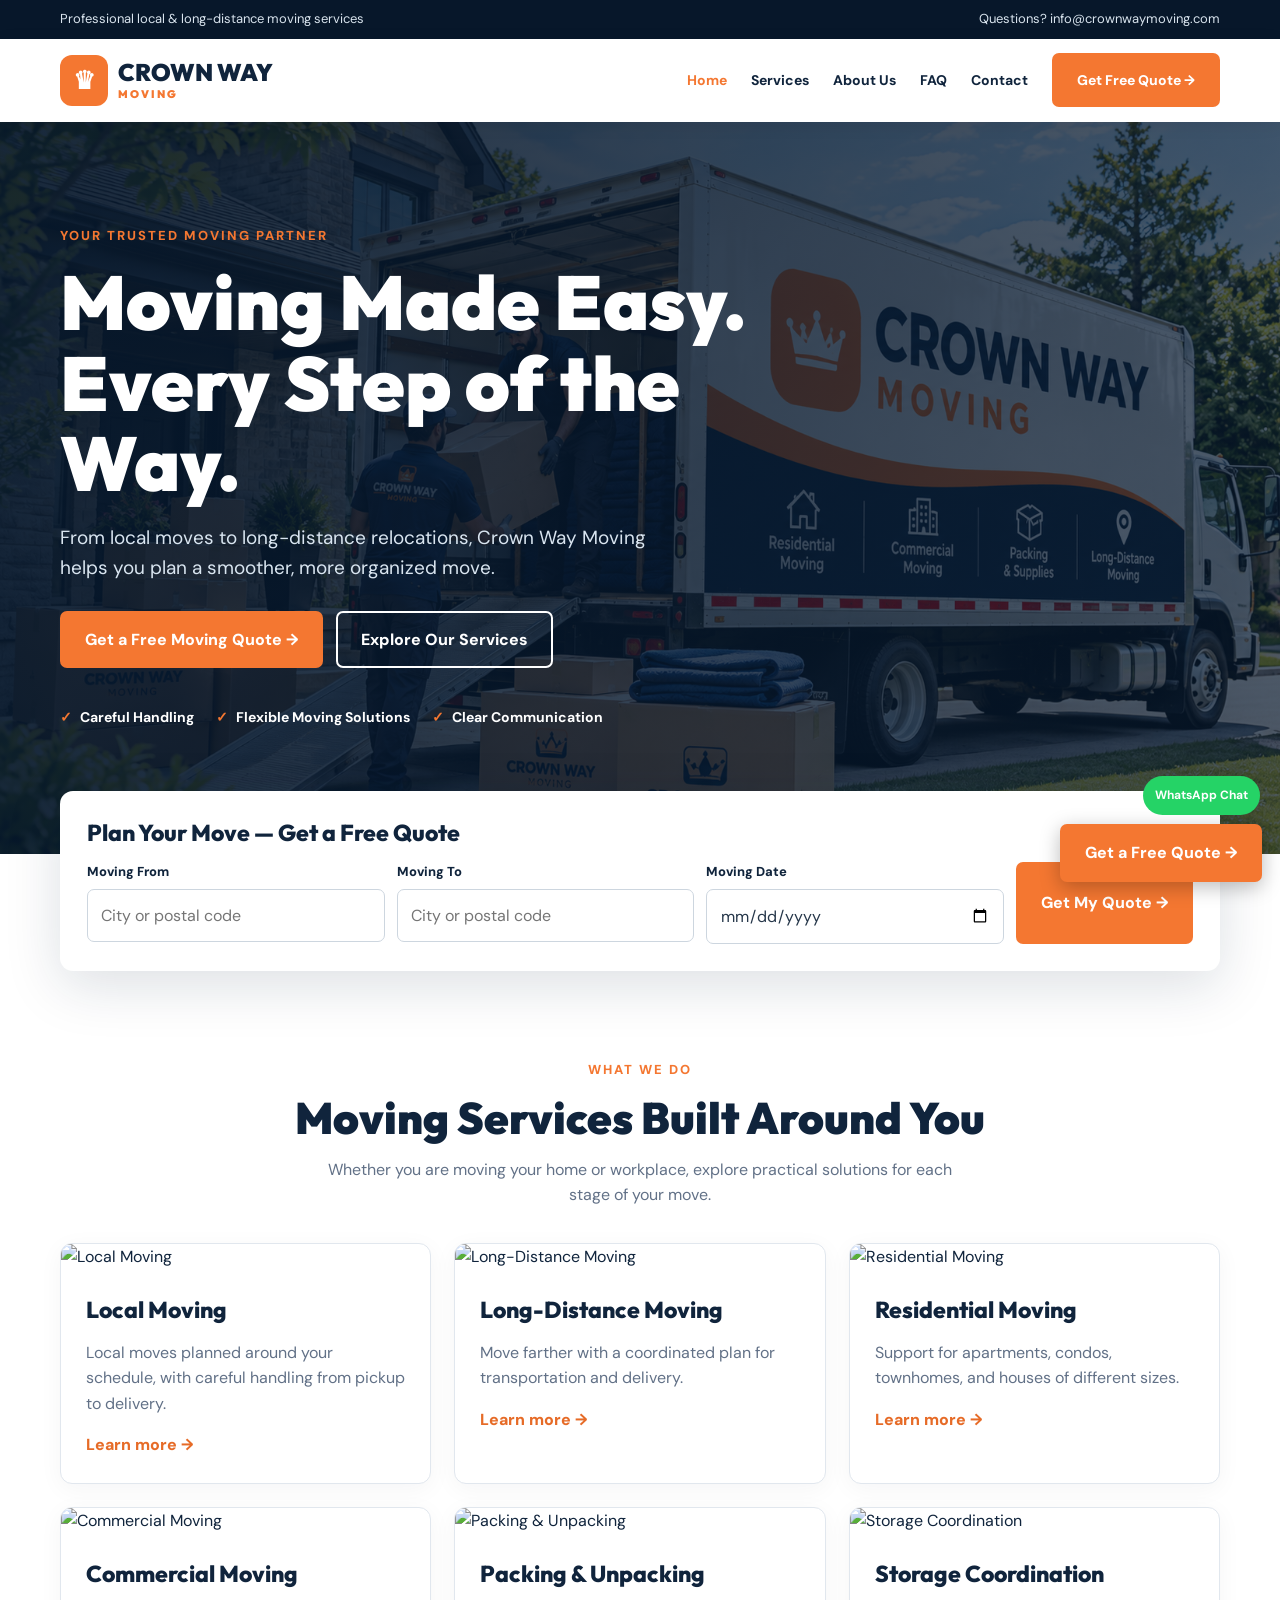
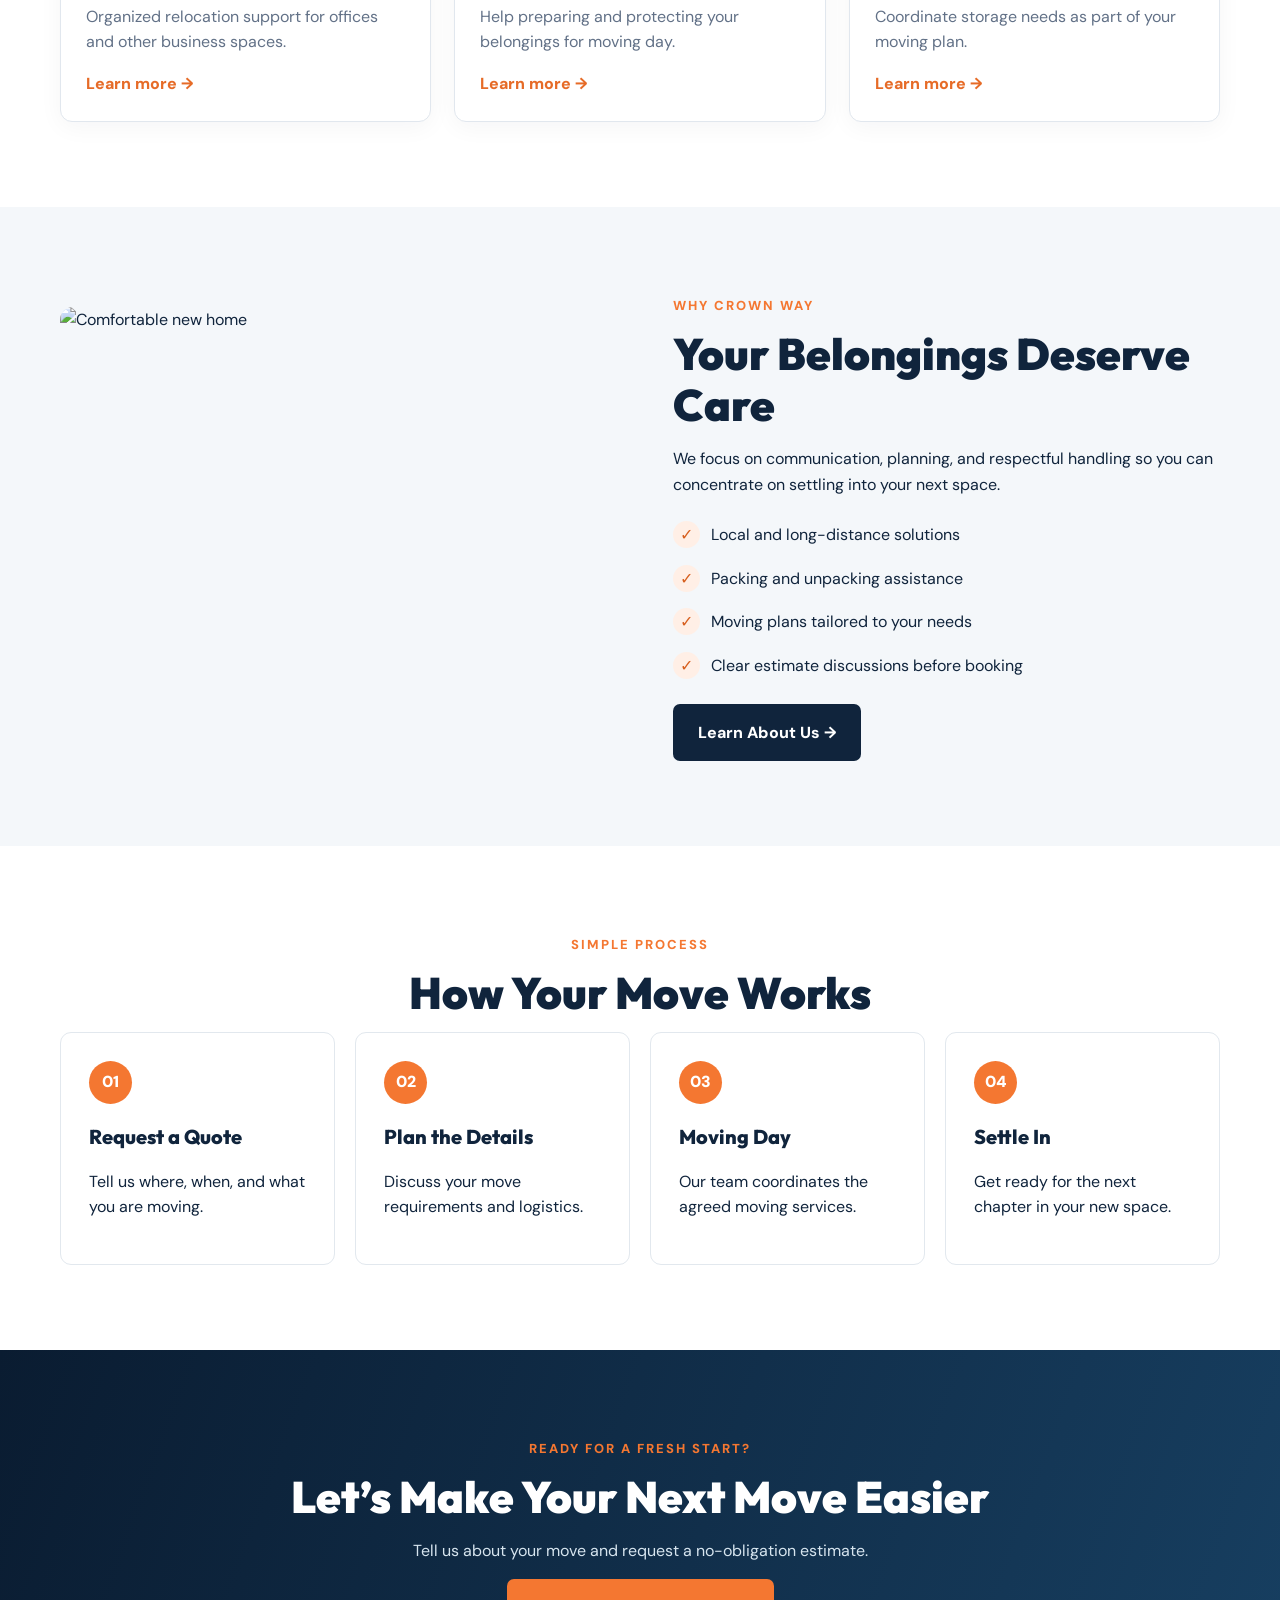
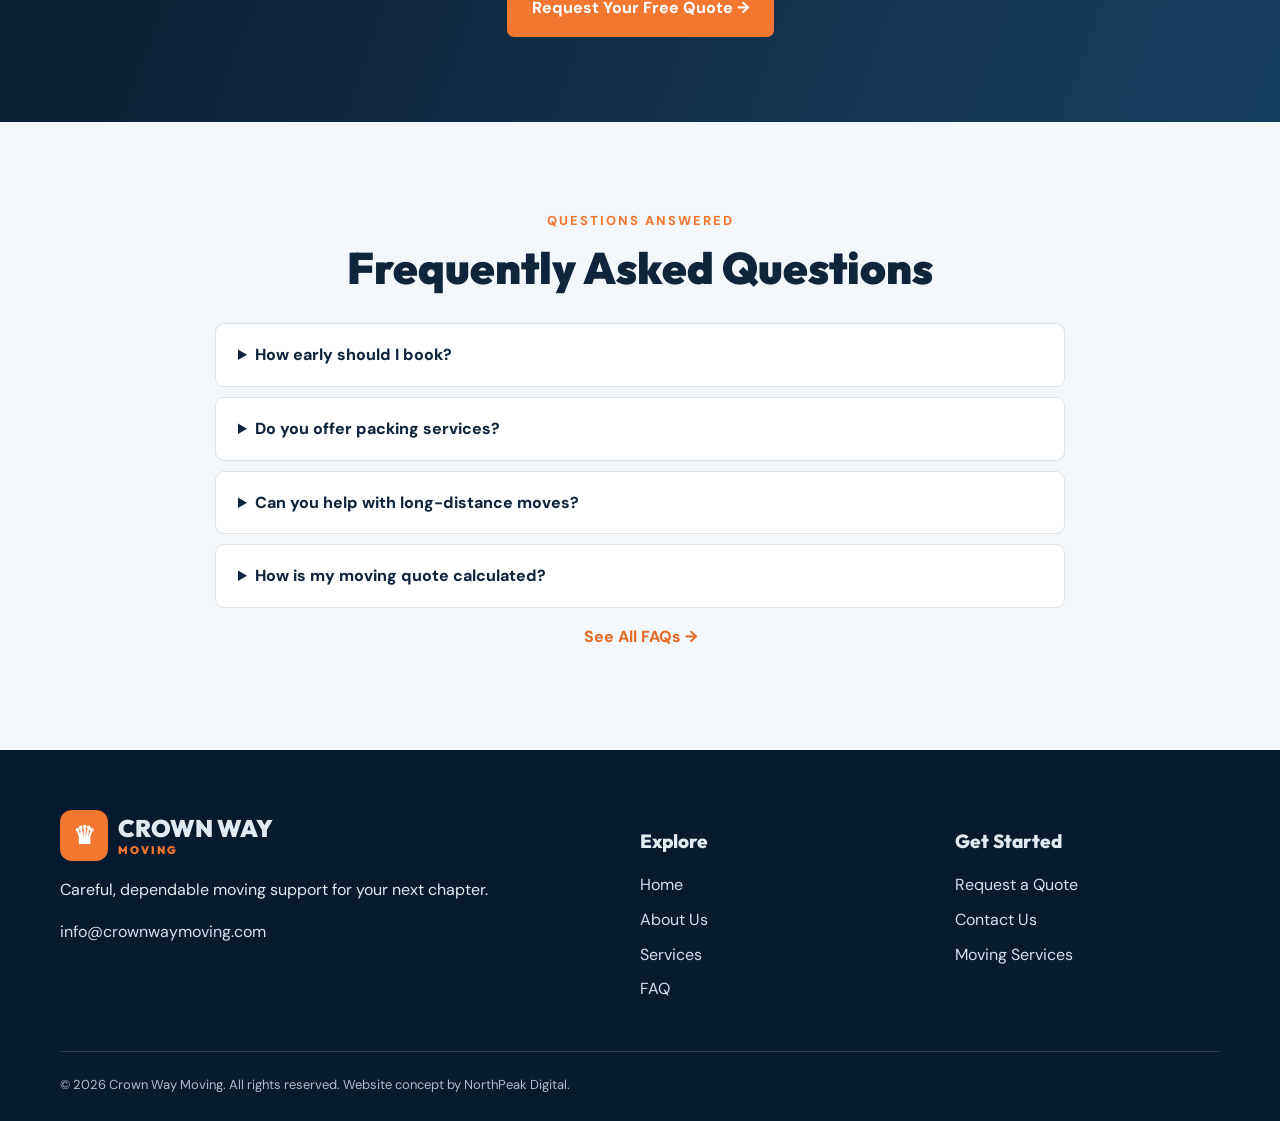
==== index.html @ 84dcde04 "Add files via upload" ====
<!doctype html><html lang="en"><head><meta charset="utf-8"><meta name="viewport" content="width=device-width,initial-scale=1"><meta name="description" content="Crown Way Moving offers local moves, long-distance moving, packing and storage coordination. Request a free moving quote."><title>Crown Way Moving</title><link rel="stylesheet" href="styles.css"></head><body><div class="top"><div class="wrap"><span>Professional local & long-distance moving services</span><span>Questions? <a href="mailto:info@crownwaymoving.com">info@crownwaymoving.com</a></span></div></div><header class="nav"><div class="wrap navin"><a class="logo" href="index.html"><div class="mark">♛</div><div>CROWN WAY<span>MOVING</span></div></a><button class="menu" id="menuBtn" aria-label="Open menu" aria-expanded="false">☰</button><nav class="links" id="navLinks"><a class="active" href="index.html">Home</a><a class="" href="services.html">Services</a><a class="" href="about.html">About Us</a><a class="" href="faq.html">FAQ</a><a class="" href="contact.html">Contact</a><a class="btn orange" href="quote.html">Get Free Quote →</a></nav></div></header><div class="hero"><div class="wrap"><span class="eyebrow">Your Trusted Moving Partner</span><h1>Moving Made Easy.<br>Every Step of the Way.</h1><p>From local moves to long-distance relocations, Crown Way Moving helps you plan a smoother, more organized move.</p><div class="hero-actions"><a class="btn orange" href="quote.html">Get a Free Moving Quote →</a><a class="btn outline" href="services.html">Explore Our Services</a></div><div class="hero-mini"><span>Careful Handling</span><span>Flexible Moving Solutions</span><span>Clear Communication</span></div></div></div><div class="wrap quote-strip"><h3>Plan Your Move — Get a Free Quote</h3><form class="quick" id="quickForm"><div class="field"><label for="from">Moving From</label><input id="from" name="moving_from" placeholder="City or postal code" required></div><div class="field"><label for="to">Moving To</label><input id="to" name="moving_to" placeholder="City or postal code" required></div><div class="field"><label for="date">Moving Date</label><input id="date" type="date" name="moving_date" required></div><button class="btn orange" type="submit">Get My Quote →</button></form></div><section><div class="wrap"><div class="center"><span class="eyebrow">What We Do</span><h2 class="section-title">Moving Services Built Around You</h2><p class="intro">Whether you are moving your home or workplace, explore practical solutions for each stage of your move.</p></div><div class="cards"><article class="card"><img loading="lazy" src="https://images.unsplash.com/photo-1600585154340-be6161a56a0c?auto=format&fit=crop&w=800&q=80" alt="Local Moving"><div class="cardbody"><h3>Local Moving</h3><p>Local moves planned around your schedule, with careful handling from pickup to delivery.</p><a class="textlink" href="services.html#local-moving">Learn more →</a></div></article><article class="card"><img loading="lazy" src="https://images.unsplash.com/photo-1500534623283-312aade485b7?auto=format&fit=crop&w=800&q=80" alt="Long-Distance Moving"><div class="cardbody"><h3>Long-Distance Moving</h3><p>Move farther with a coordinated plan for transportation and delivery.</p><a class="textlink" href="services.html#long-distance-moving">Learn more →</a></div></article><article class="card"><img loading="lazy" src="https://images.unsplash.com/photo-1600607687920-4e2a09cf159d?auto=format&fit=crop&w=800&q=80" alt="Residential Moving"><div class="cardbody"><h3>Residential Moving</h3><p>Support for apartments, condos, townhomes, and houses of different sizes.</p><a class="textlink" href="services.html#residential-moving">Learn more →</a></div></article><article class="card"><img loading="lazy" src="https://images.unsplash.com/photo-1497366754035-f200968a6e72?auto=format&fit=crop&w=800&q=80" alt="Commercial Moving"><div class="cardbody"><h3>Commercial Moving</h3><p>Organized relocation support for offices and other business spaces.</p><a class="textlink" href="services.html#commercial-moving">Learn more →</a></div></article><article class="card"><img loading="lazy" src="https://images.unsplash.com/photo-1607082348824-0a96f2a4b9da?auto=format&fit=crop&w=800&q=80" alt="Packing & Unpacking"><div class="cardbody"><h3>Packing & Unpacking</h3><p>Help preparing and protecting your belongings for moving day.</p><a class="textlink" href="services.html#packing-and-unpacking">Learn more →</a></div></article><article class="card"><img loading="lazy" src="https://images.unsplash.com/photo-1553413077-190dd305871c?auto=format&fit=crop&w=800&q=80" alt="Storage Coordination"><div class="cardbody"><h3>Storage Coordination</h3><p>Coordinate storage needs as part of your moving plan.</p><a class="textlink" href="services.html#storage-coordination">Learn more →</a></div></article></div></div></section><section class="pale"><div class="wrap split"><img loading="lazy" src="https://images.unsplash.com/photo-1600607687939-ce8a6c25118c?auto=format&fit=crop&w=1000&q=80" alt="Comfortable new home"><div><span class="eyebrow">Why Crown Way</span><h2 class="section-title">Your Belongings Deserve Care</h2><p>We focus on communication, planning, and respectful handling so you can concentrate on settling into your next space.</p><ul class="checks"><li>Local and long-distance solutions</li><li>Packing and unpacking assistance</li><li>Moving plans tailored to your needs</li><li>Clear estimate discussions before booking</li></ul><a class="btn darkbtn" href="about.html">Learn About Us →</a></div></div></section><section><div class="wrap"><div class="center"><span class="eyebrow">Simple Process</span><h2 class="section-title">How Your Move Works</h2></div><div class="steps"><div class="step"><span class="num">01</span><h3>Request a Quote</h3><p>Tell us where, when, and what you are moving.</p></div><div class="step"><span class="num">02</span><h3>Plan the Details</h3><p>Discuss your move requirements and logistics.</p></div><div class="step"><span class="num">03</span><h3>Moving Day</h3><p>Our team coordinates the agreed moving services.</p></div><div class="step"><span class="num">04</span><h3>Settle In</h3><p>Get ready for the next chapter in your new space.</p></div></div></div></section><section class="cta"><div class="wrap"><span class="eyebrow">Ready for a Fresh Start?</span><h2 class="section-title">Let’s Make Your Next Move Easier</h2><p>Tell us about your move and request a no-obligation estimate.</p><a class="btn orange" href="quote.html">Request Your Free Quote →</a></div></section><section class="pale"><div class="wrap"><div class="center"><span class="eyebrow">Questions Answered</span><h2 class="section-title">Frequently Asked Questions</h2></div><div class="faq"><details><summary>How early should I book?</summary><p>Booking early gives you more flexibility. Contact us with your preferred moving date so we can discuss availability.</p></details><details><summary>Do you offer packing services?</summary><p>Yes. Ask about packing and unpacking assistance when requesting your estimate.</p></details><details><summary>Can you help with long-distance moves?</summary><p>Yes. Share your origin and destination so the team can discuss a suitable moving plan.</p></details><details><summary>How is my moving quote calculated?</summary><p>Quotes depend on factors such as distance, property size, access, packing requirements, and moving date.</p></details></div><p class="center"><a class="textlink" href="faq.html">See All FAQs →</a></p></div></section><footer class="footer"><div class="wrap"><div class="footgrid"><div><div class="logo"><div class="mark">♛</div><div>CROWN WAY<span>MOVING</span></div></div><p>Careful, dependable moving support for your next chapter.</p><a href="mailto:info@crownwaymoving.com">info@crownwaymoving.com</a></div><div><h3>Explore</h3><a href="index.html">Home</a><a href="about.html">About Us</a><a href="services.html">Services</a><a href="faq.html">FAQ</a></div><div><h3>Get Started</h3><a href="quote.html">Request a Quote</a><a href="contact.html">Contact Us</a><a href="services.html">Moving Services</a></div></div><div class="copyright">© 2026 Crown Way Moving. All rights reserved. Website concept by NorthPeak Digital.</div></div></footer><a class="btn orange floatquote" href="quote.html">Get a Free Quote →</a><script src="script.js"></script>

<a
  href="https://wa.me/16476298535?text=Hi%20Crown%20Way%20Moving%2C%20I%20would%20like%20a%20moving%20quote."
  target="_blank"
  rel="noopener noreferrer"
  style="position:fixed;bottom:85px;;right:20px;background:#25D366;color:white;padding:10px 12px;font-size:12px;border-radius:50px;font-weight:bold;text-decoration:none;z-index:9999;"
>
  WhatsApp Chat
</a>
</body></html>
---- styles.css ----
@import url("https://fonts.googleapis.com/css2?family=DM+Sans:wght@400;500;600;700;800&family=Outfit:wght@500;600;700;800;900&display=swap");
:root {
  --navy: #10243c;
  --deep: #07172a;
  --orange: #f47731;
  --muted: #627187;
  --light: #f4f7fa;
}
* {
  box-sizing: border-box;
}
html {
  scroll-behavior: smooth;
}
body {
  margin: 0;
  font-family:
    DM Sans,
    Arial,
    sans-serif;
  color: var(--navy);
  line-height: 1.6;
}
a {
  text-decoration: none;
  color: inherit;
}
button,
input,
select,
textarea {
  font: inherit;
}
button {
  cursor: pointer;
}
.wrap {
  width: min(1160px, 92%);
  margin: auto;
}
.top {
  background: var(--deep);
  color: #d9e4ee;
  font-size: 13px;
  padding: 9px 0;
}
.top .wrap {
  display: flex;
  justify-content: space-between;
  gap: 10px;
}
.nav {
  background: white;
  position: sticky;
  top: 0;
  z-index: 20;
  box-shadow: 0 3px 16px #00132613;
}
.navin {
  display: flex;
  align-items: center;
  justify-content: space-between;
  min-height: 83px;
  gap: 20px;
}
.logo {
  display: flex;
  align-items: center;
  gap: 10px;
  font-family: Outfit, sans-serif;
  font-size: 24px;
  font-weight: 900;
  line-height: 1;
}
.logo span {
  display: block;
  font-size: 11px;
  letter-spacing: 2px;
  color: var(--orange);
  margin-top: 5px;
}
.mark {
  background: var(--orange);
  color: white;
  border-radius: 12px;
  padding: 13px;
  font-size: 25px;
}
.links {
  display: flex;
  align-items: center;
  gap: 24px;
  font-weight: 700;
  font-size: 14px;
}
.links a:hover,
.active {
  color: var(--orange);
}
.btn {
  display: inline-flex;
  align-items: center;
  justify-content: center;
  gap: 8px;
  padding: 14px 23px;
  border-radius: 7px;
  border: 2px solid transparent;
  font-weight: 800;
  transition: 0.2s;
}
.btn:hover {
  transform: translateY(-2px);
}
.orange {
  background: var(--orange);
  color: #fff;
}
.outline {
  border-color: white;
  color: white;
}
.darkbtn {
  background: var(--navy);
  color: #fff;
}
.menu {
  display: none;
  border: 0;
  background: transparent;
  font-size: 28px;
}

.hero {
  position: relative;
  background:
    linear-gradient(90deg, #06182dec, #071a30b5),
   url("moving-hero.png")
      center/cover;
  color: white;
  padding: 100px 0 125px;
}

.hero h1 {
  font:
    900 clamp(42px, 6vw, 76px)/1.06 Outfit,
    sans-serif;
  max-width: 770px;
  margin: 15px 0;
}
.hero p {
  max-width: 600px;
  color: #d9e5f0;
  font-size: 19px;
}
.eyebrow {
  color: var(--orange);
  font-weight: 800;
  letter-spacing: 2px;
  text-transform: uppercase;
  font-size: 13px;
}
.hero-actions {
  display: flex;
  gap: 13px;
  flex-wrap: wrap;
  margin-top: 27px;
}
.hero-mini {
  display: flex;
  gap: 22px;
  flex-wrap: wrap;
  margin-top: 38px;
  font-weight: 700;
  font-size: 14px;
}
.hero-mini span:before {
  content: "✓";
  color: var(--orange);
  margin-right: 8px;
}
.quote-strip {
  position: relative;
  margin: -63px auto 0;
  z-index: 3;
  background: #fff;
  padding: 27px;
  border-radius: 13px;
  box-shadow: 0 14px 55px #10243c25;
}
.quote-strip h3 {
  margin: 0 0 15px;
  font: 800 23px Outfit;
}
.quick {
  display: grid;
  grid-template-columns: 1fr 1fr 1fr auto;
  gap: 12px;
}
.field {
  display: flex;
  flex-direction: column;
  gap: 6px;
}
.field label {
  font-size: 13px;
  font-weight: 800;
}
.field input,
.field select,
.field textarea {
  width: 100%;
  border: 1px solid #cdd6df;
  background: #fff;
  border-radius: 7px;
  padding: 13px;
  min-height: 49px;
  color: #26374a;
}
.field textarea {
  min-height: 110px;
}
section {
  padding: 85px 0;
}
.center {
  text-align: center;
}
.section-title {
  font: 900 clamp(30px, 4vw, 44px)/1.16 Outfit;
  margin: 10px 0 14px;
}
.intro {
  color: var(--muted);
  max-width: 660px;
  margin: 0 auto 35px;
}
.cards {
  display: grid;
  grid-template-columns: repeat(3, 1fr);
  gap: 23px;
}
.card {
  background: white;
  border: 1px solid #e1e7ee;
  border-radius: 12px;
  overflow: hidden;
  box-shadow: 0 5px 24px #0013260b;
}
.card img {
  width: 100%;
  height: 215px;
  object-fit: cover;
}
.cardbody {
  padding: 25px;
}
.card h3 {
  font: 800 23px Outfit;
  margin: 0 0 8px;
}
.card p {
  color: var(--muted);
}
.textlink {
  color: #e66b27;
  font-weight: 800;
}
.pale {
  background: var(--light);
}
.split {
  display: grid;
  grid-template-columns: 1fr 1fr;
  align-items: center;
  gap: 65px;
}
.split img {
  width: 100%;
  height: 440px;
  object-fit: cover;
  border-radius: 13px;
}
.checks {
  padding: 0;
  list-style: none;
}
.checks li {
  padding: 9px 0;
}
.checks li:before {
  content: "✓";
  background: #ffefe6;
  color: #d65e1d;
  padding: 3px 7px;
  border-radius: 50%;
  margin-right: 11px;
}
.steps {
  display: grid;
  grid-template-columns: repeat(4, 1fr);
  gap: 20px;
}
.step {
  background: white;
  padding: 28px;
  border-radius: 11px;
  border: 1px solid #e2e8ee;
}
.num {
  display: inline-flex;
  background: var(--orange);
  color: white;
  width: 43px;
  height: 43px;
  align-items: center;
  justify-content: center;
  border-radius: 50%;
  font-weight: 900;
}
.step h3 {
  font: 800 20px Outfit;
}
.cta {
  background: linear-gradient(110deg, #0a1c31, #173f61);
  color: white;
  text-align: center;
}
.cta p {
  color: #d7e5ef;
}
.faq {
  max-width: 850px;
  margin: 30px auto 0;
}
.faq details {
  border: 1px solid #dce4eb;
  background: white;
  border-radius: 9px;
  padding: 18px 22px;
  margin: 10px 0;
}
.faq summary {
  cursor: pointer;
  font-weight: 800;
}
.faq p {
  color: var(--muted);
}
.formbox {
  background: white;
  border-radius: 14px;
  box-shadow: 0 12px 42px #00132613;
  padding: 34px;
}
.formgrid {
  display: grid;
  grid-template-columns: repeat(2, 1fr);
  gap: 17px;
}
.wide {
  grid-column: 1/-1;
}
.notice {
  font-size: 13px;
  color: #66778a;
}
.pagehero {
  background: linear-gradient(100deg, #081c31, #194467);
  padding: 80px 0;
  color: white;
}
.pagehero h1 {
  font: 900 clamp(40px, 5vw, 60px) Outfit;
  margin: 8px 0;
}
.pagehero p {
  max-width: 700px;
  color: #e1eaf2;
}
.footer {
  background: #081a2d;
  color: #e1e9f1;
  padding: 60px 0 25px;
}
.footgrid {
  display: grid;
  grid-template-columns: 2fr 1fr 1fr;
  gap: 50px;
}
.footer h3 {
  font: 800 19px Outfit;
}
.footer a {
  display: block;
  margin: 9px 0;
  color: #d4e0ea;
}
.footer a:hover {
  color: var(--orange);
}
.copyright {
  border-top: 1px solid #ffffff24;
  padding-top: 23px;
  margin-top: 40px;
  font-size: 13px;
  color: #aebdcb;
}
.floatquote {
  position: fixed;
  right: 18px;
  bottom: 18px;
  z-index: 15;
  box-shadow: 0 5px 20px #0004;
}
.servicegrid {
  display: grid;
  grid-template-columns: repeat(2, 1fr);
  gap: 20px;
}
.service {
  padding: 28px;
  border-radius: 12px;
  background: #f4f7fa;
}
.service h3 {
  font: 800 23px Outfit;
  margin: 0;
}
.service p {
  color: var(--muted);
}
@media (max-width: 900px) {
  .links {
    display: none;
    position: absolute;
    top: 83px;
    left: 0;
    right: 0;
    background: white;
    padding: 25px;
    box-shadow: 0 12px 25px #0002;
    flex-direction: column;
    align-items: stretch;
  }
  .links.open {
    display: flex;
  }
  .menu {
    display: block;
  }
  .quick {
    grid-template-columns: 1fr 1fr;
  }
  .cards {
    grid-template-columns: repeat(2, 1fr);
  }
  .split {
    gap: 25px;
  }
  .steps {
    grid-template-columns: repeat(2, 1fr);
  }
}
@media (max-width: 620px) {
  .top .wrap {
    flex-direction: column;
    gap: 0;
  }
  .hero {
    padding: 70px 0 105px;
  }
  .hero h1 {
    font-size: 44px;
  }
  .quick,
  .cards,
  .split,
  .steps,
  .formgrid,
  .servicegrid,
  .footgrid {
    grid-template-columns: 1fr;
  }
  .quote-strip {
    padding: 20px;
  }
  .split img {
    height: 280px;
  }
  .hero-mini {
    gap: 10px;
  }
  .formbox {
    padding: 20px;
  }
  section {
    padding: 65px 0;
  }
  .floatquote {
    padding: 11px 15px;
    font-size: 13px;
  }
}

@media (max-width: 600px) {
  .floatquote {
    display: none;
  }
}
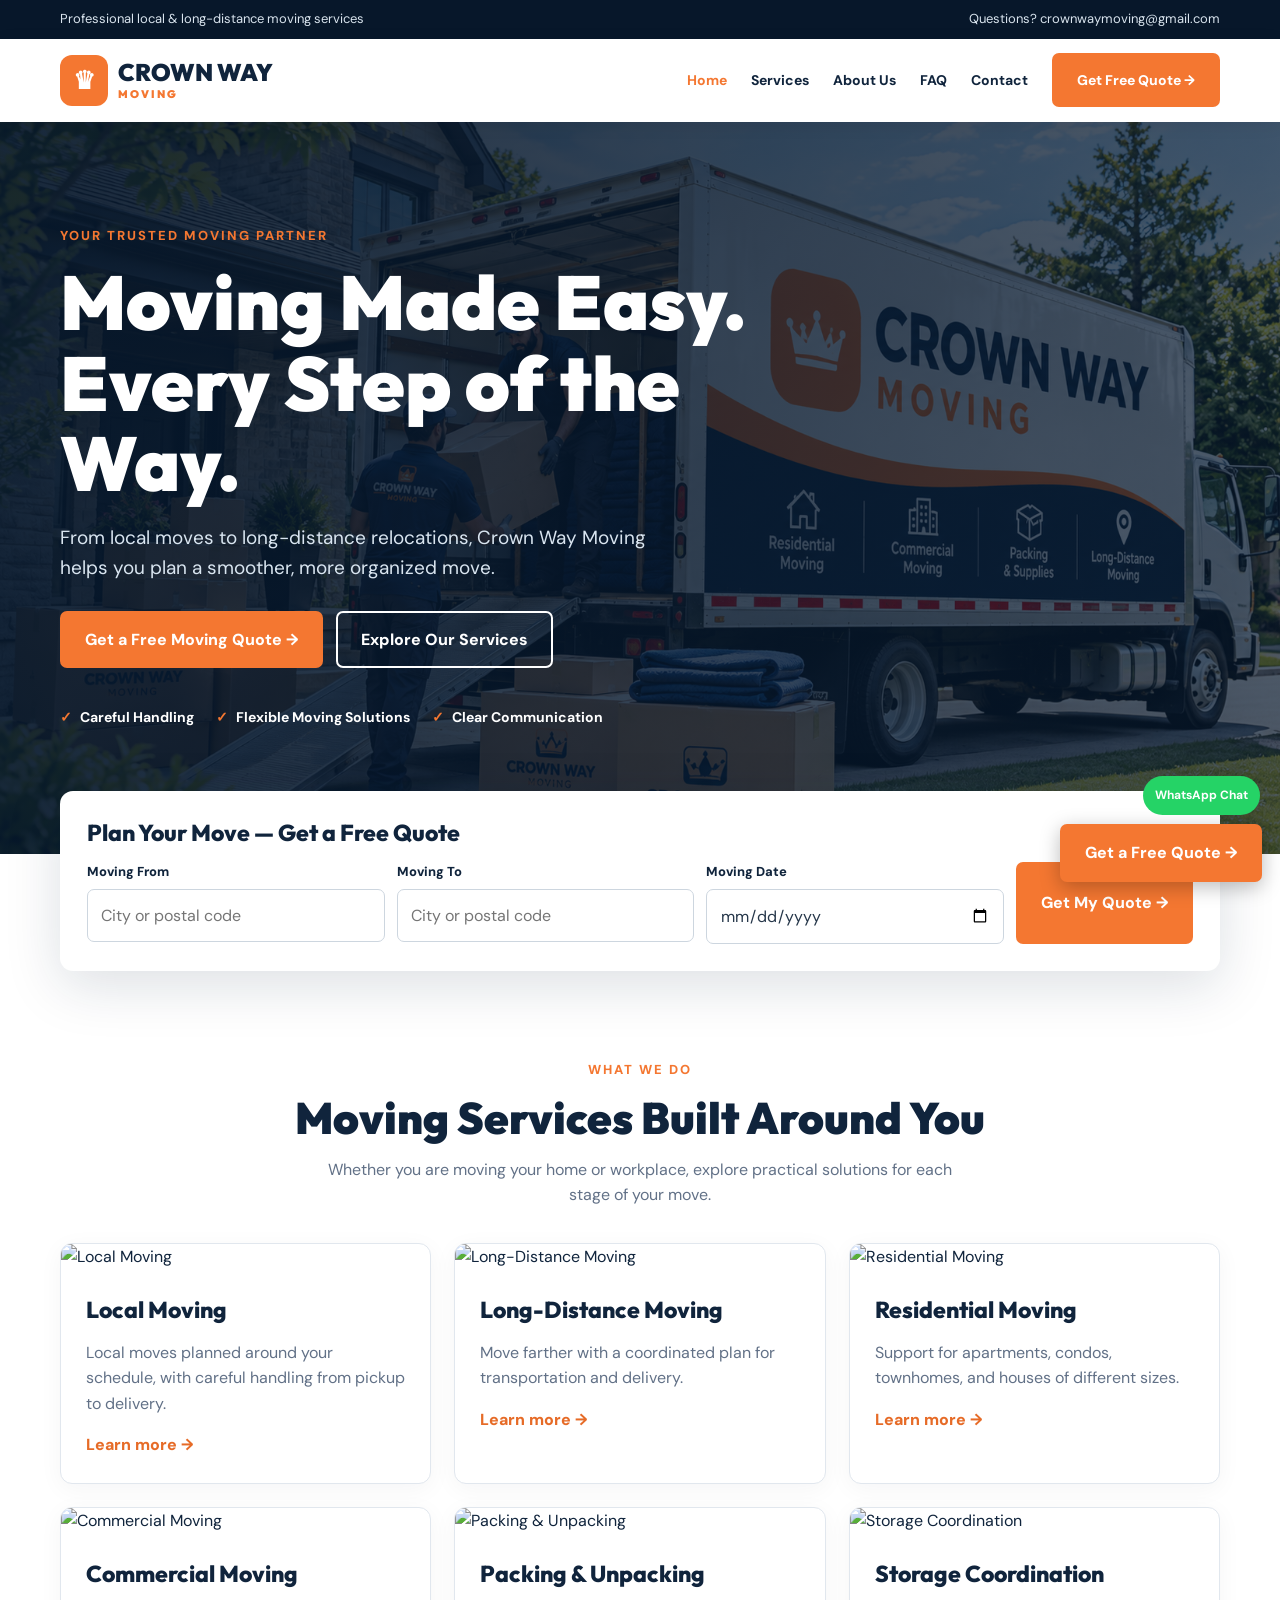
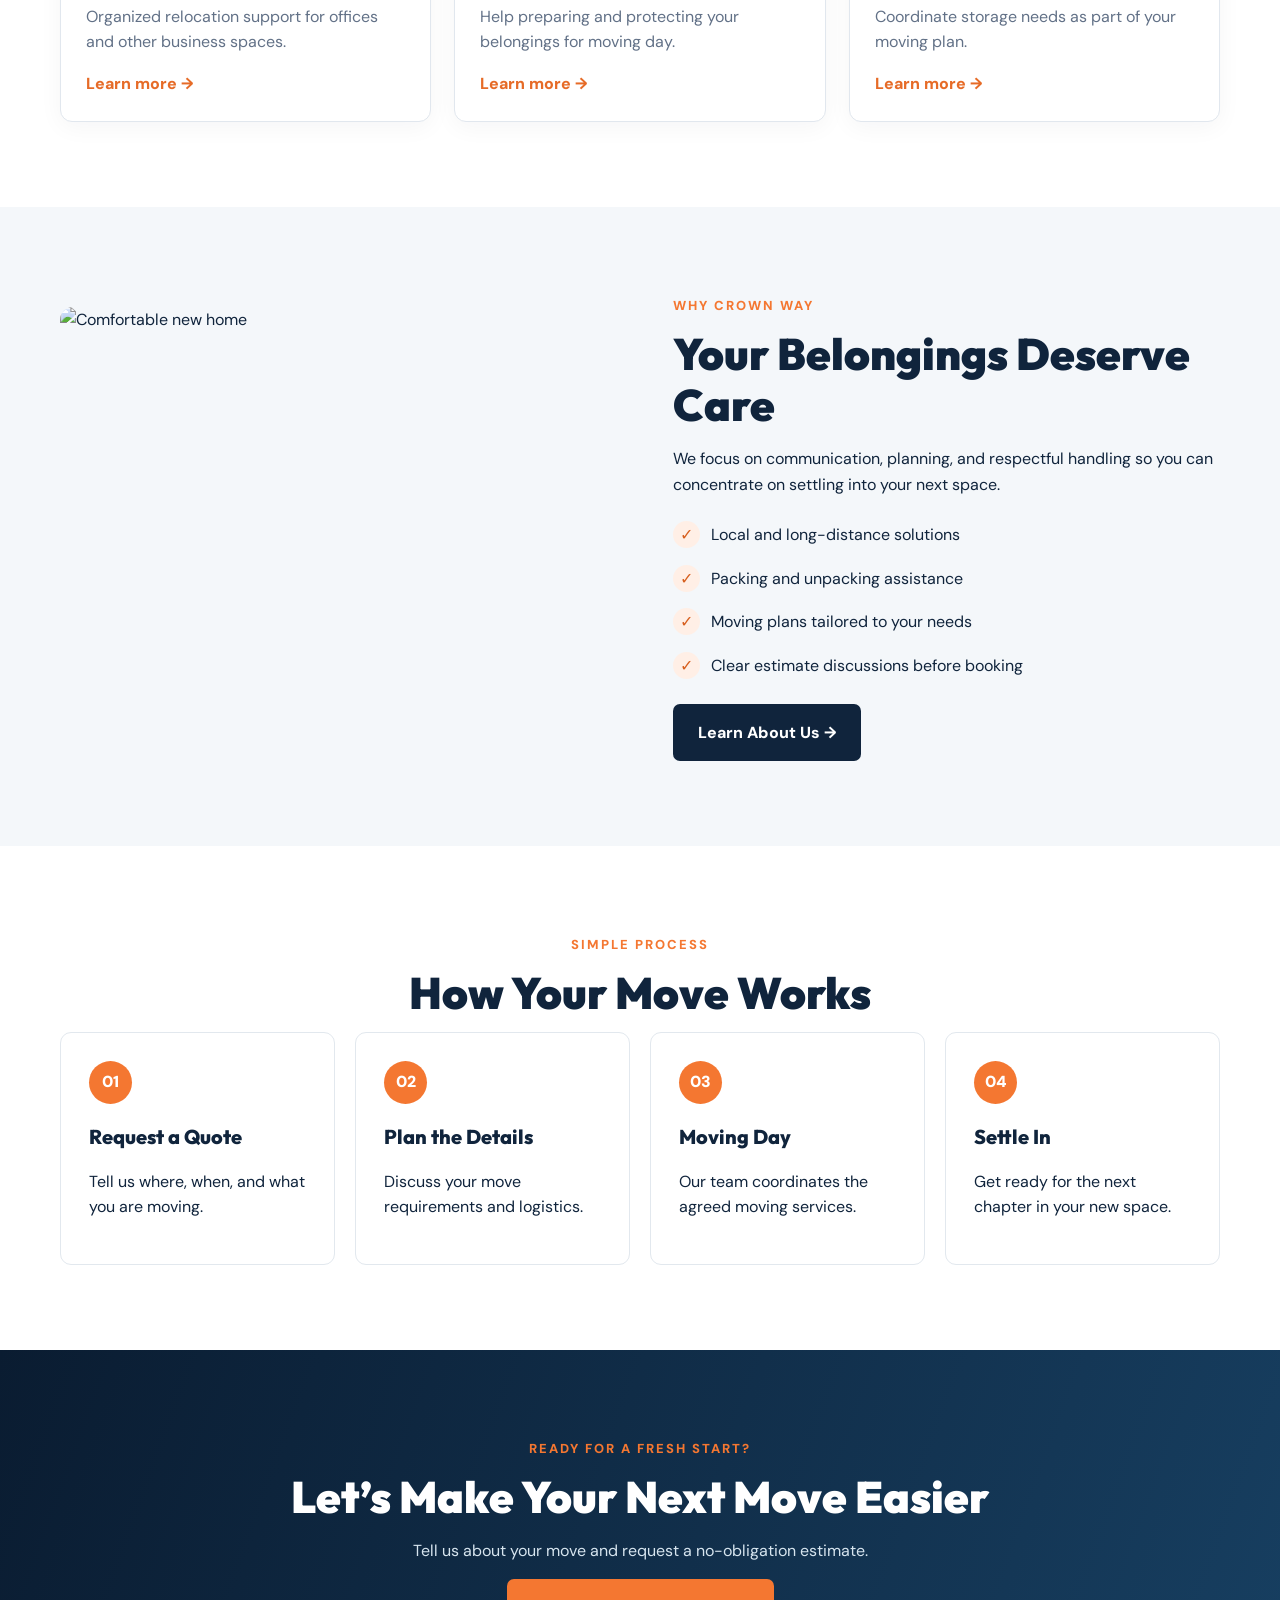
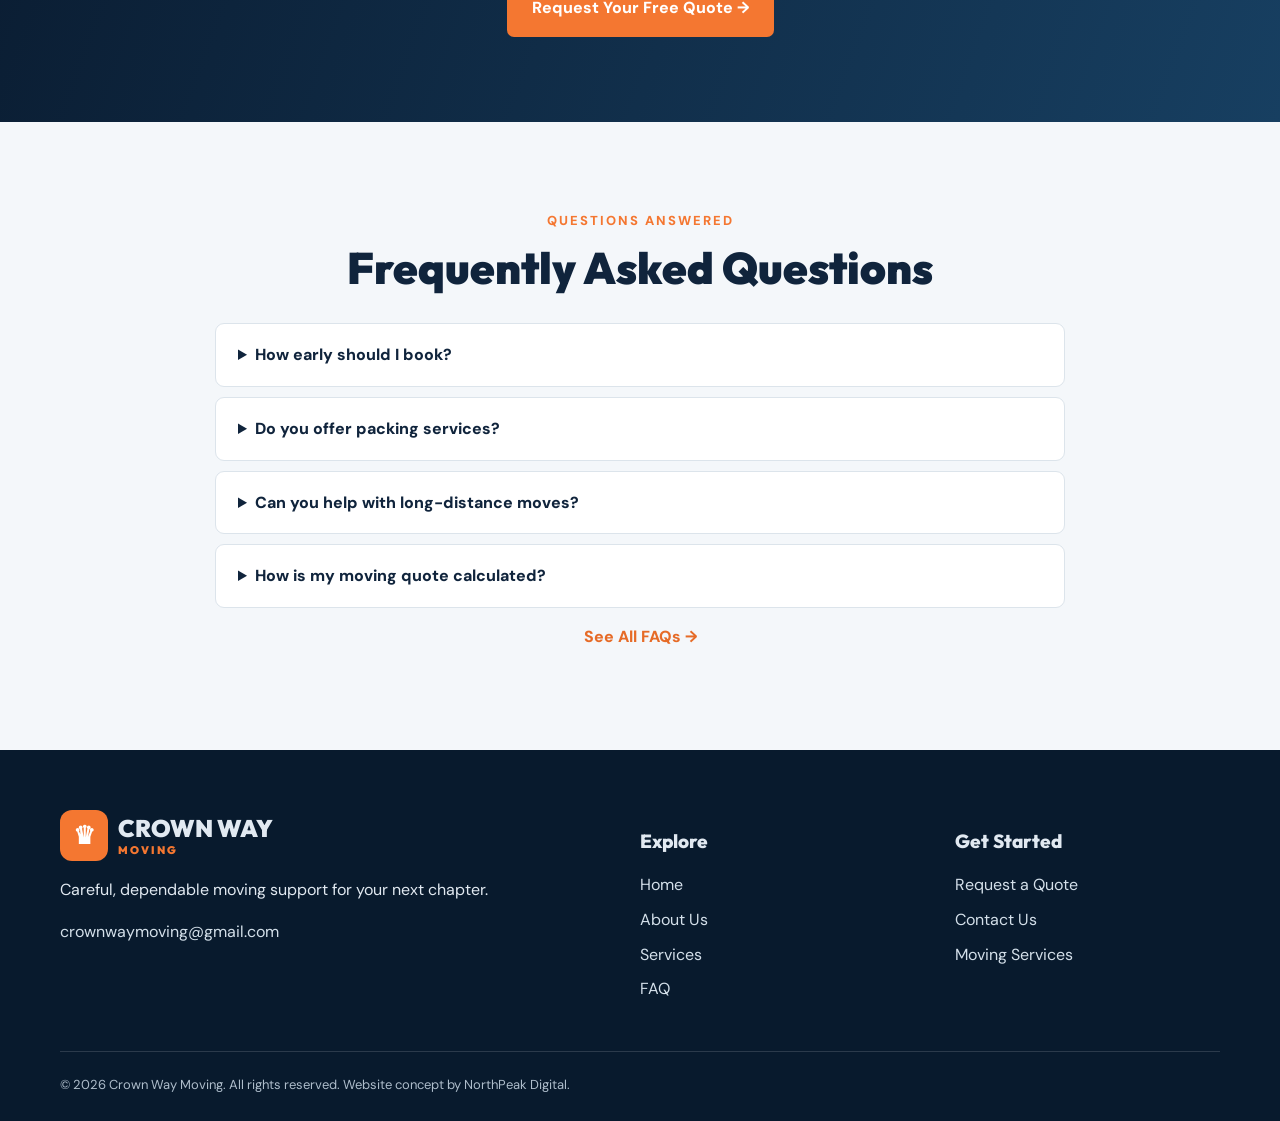
==== commit 07264bb3: "Add files via upload" ====
--- a/index.html
+++ b/index.html
@@ -1,4 +1,4 @@
-<!doctype html><html lang="en"><head><meta charset="utf-8"><meta name="viewport" content="width=device-width,initial-scale=1"><meta name="description" content="Crown Way Moving offers local moves, long-distance moving, packing and storage coordination. Request a free moving quote."><title>Crown Way Moving</title><link rel="stylesheet" href="styles.css"></head><body><div class="top"><div class="wrap"><span>Professional local & long-distance moving services</span><span>Questions? <a href="mailto:info@crownwaymoving.com">info@crownwaymoving.com</a></span></div></div><header class="nav"><div class="wrap navin"><a class="logo" href="index.html"><div class="mark">♛</div><div>CROWN WAY<span>MOVING</span></div></a><button class="menu" id="menuBtn" aria-label="Open menu" aria-expanded="false">☰</button><nav class="links" id="navLinks"><a class="active" href="index.html">Home</a><a class="" href="services.html">Services</a><a class="" href="about.html">About Us</a><a class="" href="faq.html">FAQ</a><a class="" href="contact.html">Contact</a><a class="btn orange" href="quote.html">Get Free Quote →</a></nav></div></header><div class="hero"><div class="wrap"><span class="eyebrow">Your Trusted Moving Partner</span><h1>Moving Made Easy.<br>Every Step of the Way.</h1><p>From local moves to long-distance relocations, Crown Way Moving helps you plan a smoother, more organized move.</p><div class="hero-actions"><a class="btn orange" href="quote.html">Get a Free Moving Quote →</a><a class="btn outline" href="services.html">Explore Our Services</a></div><div class="hero-mini"><span>Careful Handling</span><span>Flexible Moving Solutions</span><span>Clear Communication</span></div></div></div><div class="wrap quote-strip"><h3>Plan Your Move — Get a Free Quote</h3><form class="quick" id="quickForm"><div class="field"><label for="from">Moving From</label><input id="from" name="moving_from" placeholder="City or postal code" required></div><div class="field"><label for="to">Moving To</label><input id="to" name="moving_to" placeholder="City or postal code" required></div><div class="field"><label for="date">Moving Date</label><input id="date" type="date" name="moving_date" required></div><button class="btn orange" type="submit">Get My Quote →</button></form></div><section><div class="wrap"><div class="center"><span class="eyebrow">What We Do</span><h2 class="section-title">Moving Services Built Around You</h2><p class="intro">Whether you are moving your home or workplace, explore practical solutions for each stage of your move.</p></div><div class="cards"><article class="card"><img loading="lazy" src="https://images.unsplash.com/photo-1600585154340-be6161a56a0c?auto=format&fit=crop&w=800&q=80" alt="Local Moving"><div class="cardbody"><h3>Local Moving</h3><p>Local moves planned around your schedule, with careful handling from pickup to delivery.</p><a class="textlink" href="services.html#local-moving">Learn more →</a></div></article><article class="card"><img loading="lazy" src="https://images.unsplash.com/photo-1500534623283-312aade485b7?auto=format&fit=crop&w=800&q=80" alt="Long-Distance Moving"><div class="cardbody"><h3>Long-Distance Moving</h3><p>Move farther with a coordinated plan for transportation and delivery.</p><a class="textlink" href="services.html#long-distance-moving">Learn more →</a></div></article><article class="card"><img loading="lazy" src="https://images.unsplash.com/photo-1600607687920-4e2a09cf159d?auto=format&fit=crop&w=800&q=80" alt="Residential Moving"><div class="cardbody"><h3>Residential Moving</h3><p>Support for apartments, condos, townhomes, and houses of different sizes.</p><a class="textlink" href="services.html#residential-moving">Learn more →</a></div></article><article class="card"><img loading="lazy" src="https://images.unsplash.com/photo-1497366754035-f200968a6e72?auto=format&fit=crop&w=800&q=80" alt="Commercial Moving"><div class="cardbody"><h3>Commercial Moving</h3><p>Organized relocation support for offices and other business spaces.</p><a class="textlink" href="services.html#commercial-moving">Learn more →</a></div></article><article class="card"><img loading="lazy" src="https://images.unsplash.com/photo-1607082348824-0a96f2a4b9da?auto=format&fit=crop&w=800&q=80" alt="Packing & Unpacking"><div class="cardbody"><h3>Packing & Unpacking</h3><p>Help preparing and protecting your belongings for moving day.</p><a class="textlink" href="services.html#packing-and-unpacking">Learn more →</a></div></article><article class="card"><img loading="lazy" src="https://images.unsplash.com/photo-1553413077-190dd305871c?auto=format&fit=crop&w=800&q=80" alt="Storage Coordination"><div class="cardbody"><h3>Storage Coordination</h3><p>Coordinate storage needs as part of your moving plan.</p><a class="textlink" href="services.html#storage-coordination">Learn more →</a></div></article></div></div></section><section class="pale"><div class="wrap split"><img loading="lazy" src="https://images.unsplash.com/photo-1600607687939-ce8a6c25118c?auto=format&fit=crop&w=1000&q=80" alt="Comfortable new home"><div><span class="eyebrow">Why Crown Way</span><h2 class="section-title">Your Belongings Deserve Care</h2><p>We focus on communication, planning, and respectful handling so you can concentrate on settling into your next space.</p><ul class="checks"><li>Local and long-distance solutions</li><li>Packing and unpacking assistance</li><li>Moving plans tailored to your needs</li><li>Clear estimate discussions before booking</li></ul><a class="btn darkbtn" href="about.html">Learn About Us →</a></div></div></section><section><div class="wrap"><div class="center"><span class="eyebrow">Simple Process</span><h2 class="section-title">How Your Move Works</h2></div><div class="steps"><div class="step"><span class="num">01</span><h3>Request a Quote</h3><p>Tell us where, when, and what you are moving.</p></div><div class="step"><span class="num">02</span><h3>Plan the Details</h3><p>Discuss your move requirements and logistics.</p></div><div class="step"><span class="num">03</span><h3>Moving Day</h3><p>Our team coordinates the agreed moving services.</p></div><div class="step"><span class="num">04</span><h3>Settle In</h3><p>Get ready for the next chapter in your new space.</p></div></div></div></section><section class="cta"><div class="wrap"><span class="eyebrow">Ready for a Fresh Start?</span><h2 class="section-title">Let’s Make Your Next Move Easier</h2><p>Tell us about your move and request a no-obligation estimate.</p><a class="btn orange" href="quote.html">Request Your Free Quote →</a></div></section><section class="pale"><div class="wrap"><div class="center"><span class="eyebrow">Questions Answered</span><h2 class="section-title">Frequently Asked Questions</h2></div><div class="faq"><details><summary>How early should I book?</summary><p>Booking early gives you more flexibility. Contact us with your preferred moving date so we can discuss availability.</p></details><details><summary>Do you offer packing services?</summary><p>Yes. Ask about packing and unpacking assistance when requesting your estimate.</p></details><details><summary>Can you help with long-distance moves?</summary><p>Yes. Share your origin and destination so the team can discuss a suitable moving plan.</p></details><details><summary>How is my moving quote calculated?</summary><p>Quotes depend on factors such as distance, property size, access, packing requirements, and moving date.</p></details></div><p class="center"><a class="textlink" href="faq.html">See All FAQs →</a></p></div></section><footer class="footer"><div class="wrap"><div class="footgrid"><div><div class="logo"><div class="mark">♛</div><div>CROWN WAY<span>MOVING</span></div></div><p>Careful, dependable moving support for your next chapter.</p><a href="mailto:info@crownwaymoving.com">info@crownwaymoving.com</a></div><div><h3>Explore</h3><a href="index.html">Home</a><a href="about.html">About Us</a><a href="services.html">Services</a><a href="faq.html">FAQ</a></div><div><h3>Get Started</h3><a href="quote.html">Request a Quote</a><a href="contact.html">Contact Us</a><a href="services.html">Moving Services</a></div></div><div class="copyright">© 2026 Crown Way Moving. All rights reserved. Website concept by NorthPeak Digital.</div></div></footer><a class="btn orange floatquote" href="quote.html">Get a Free Quote →</a><script src="script.js"></script>
+<!doctype html><html lang="en"><head><meta charset="utf-8"><meta name="viewport" content="width=device-width,initial-scale=1"><meta name="description" content="Crown Way Moving offers local moves, long-distance moving, packing and storage coordination. Request a free moving quote."><title>Crown Way Moving</title><link rel="stylesheet" href="styles.css"></head><body><div class="top"><div class="wrap"><span>Professional local & long-distance moving services</span><span>Questions? <a href="mailto:crownwaymoving@gmail.com">crownwaymoving@gmail.com</a></span></div></div><header class="nav"><div class="wrap navin"><a class="logo" href="index.html"><div class="mark">♛</div><div>CROWN WAY<span>MOVING</span></div></a><button class="menu" id="menuBtn" aria-label="Open menu" aria-expanded="false">☰</button><nav class="links" id="navLinks"><a class="active" href="index.html">Home</a><a class="" href="services.html">Services</a><a class="" href="about.html">About Us</a><a class="" href="faq.html">FAQ</a><a class="" href="contact.html">Contact</a><a class="btn orange" href="quote.html">Get Free Quote →</a></nav></div></header><div class="hero"><div class="wrap"><span class="eyebrow">Your Trusted Moving Partner</span><h1>Moving Made Easy.<br>Every Step of the Way.</h1><p>From local moves to long-distance relocations, Crown Way Moving helps you plan a smoother, more organized move.</p><div class="hero-actions"><a class="btn orange" href="quote.html">Get a Free Moving Quote →</a><a class="btn outline" href="services.html">Explore Our Services</a></div><div class="hero-mini"><span>Careful Handling</span><span>Flexible Moving Solutions</span><span>Clear Communication</span></div></div></div><div class="wrap quote-strip"><h3>Plan Your Move — Get a Free Quote</h3><form class="quick" id="quickForm"><div class="field"><label for="from">Moving From</label><input id="from" name="moving_from" placeholder="City or postal code" required></div><div class="field"><label for="to">Moving To</label><input id="to" name="moving_to" placeholder="City or postal code" required></div><div class="field"><label for="date">Moving Date</label><input id="date" type="date" name="moving_date" required></div><button class="btn orange" type="submit">Get My Quote →</button></form></div><section><div class="wrap"><div class="center"><span class="eyebrow">What We Do</span><h2 class="section-title">Moving Services Built Around You</h2><p class="intro">Whether you are moving your home or workplace, explore practical solutions for each stage of your move.</p></div><div class="cards"><article class="card"><img loading="lazy" src="https://images.unsplash.com/photo-1600585154340-be6161a56a0c?auto=format&fit=crop&w=800&q=80" alt="Local Moving"><div class="cardbody"><h3>Local Moving</h3><p>Local moves planned around your schedule, with careful handling from pickup to delivery.</p><a class="textlink" href="services.html#local-moving">Learn more →</a></div></article><article class="card"><img loading="lazy" src="https://images.unsplash.com/photo-1500534623283-312aade485b7?auto=format&fit=crop&w=800&q=80" alt="Long-Distance Moving"><div class="cardbody"><h3>Long-Distance Moving</h3><p>Move farther with a coordinated plan for transportation and delivery.</p><a class="textlink" href="services.html#long-distance-moving">Learn more →</a></div></article><article class="card"><img loading="lazy" src="https://images.unsplash.com/photo-1600607687920-4e2a09cf159d?auto=format&fit=crop&w=800&q=80" alt="Residential Moving"><div class="cardbody"><h3>Residential Moving</h3><p>Support for apartments, condos, townhomes, and houses of different sizes.</p><a class="textlink" href="services.html#residential-moving">Learn more →</a></div></article><article class="card"><img loading="lazy" src="https://images.unsplash.com/photo-1497366754035-f200968a6e72?auto=format&fit=crop&w=800&q=80" alt="Commercial Moving"><div class="cardbody"><h3>Commercial Moving</h3><p>Organized relocation support for offices and other business spaces.</p><a class="textlink" href="services.html#commercial-moving">Learn more →</a></div></article><article class="card"><img loading="lazy" src="https://images.unsplash.com/photo-1607082348824-0a96f2a4b9da?auto=format&fit=crop&w=800&q=80" alt="Packing & Unpacking"><div class="cardbody"><h3>Packing & Unpacking</h3><p>Help preparing and protecting your belongings for moving day.</p><a class="textlink" href="services.html#packing-and-unpacking">Learn more →</a></div></article><article class="card"><img loading="lazy" src="https://images.unsplash.com/photo-1553413077-190dd305871c?auto=format&fit=crop&w=800&q=80" alt="Storage Coordination"><div class="cardbody"><h3>Storage Coordination</h3><p>Coordinate storage needs as part of your moving plan.</p><a class="textlink" href="services.html#storage-coordination">Learn more →</a></div></article></div></div></section><section class="pale"><div class="wrap split"><img loading="lazy" src="https://images.unsplash.com/photo-1600607687939-ce8a6c25118c?auto=format&fit=crop&w=1000&q=80" alt="Comfortable new home"><div><span class="eyebrow">Why Crown Way</span><h2 class="section-title">Your Belongings Deserve Care</h2><p>We focus on communication, planning, and respectful handling so you can concentrate on settling into your next space.</p><ul class="checks"><li>Local and long-distance solutions</li><li>Packing and unpacking assistance</li><li>Moving plans tailored to your needs</li><li>Clear estimate discussions before booking</li></ul><a class="btn darkbtn" href="about.html">Learn About Us →</a></div></div></section><section><div class="wrap"><div class="center"><span class="eyebrow">Simple Process</span><h2 class="section-title">How Your Move Works</h2></div><div class="steps"><div class="step"><span class="num">01</span><h3>Request a Quote</h3><p>Tell us where, when, and what you are moving.</p></div><div class="step"><span class="num">02</span><h3>Plan the Details</h3><p>Discuss your move requirements and logistics.</p></div><div class="step"><span class="num">03</span><h3>Moving Day</h3><p>Our team coordinates the agreed moving services.</p></div><div class="step"><span class="num">04</span><h3>Settle In</h3><p>Get ready for the next chapter in your new space.</p></div></div></div></section><section class="cta"><div class="wrap"><span class="eyebrow">Ready for a Fresh Start?</span><h2 class="section-title">Let’s Make Your Next Move Easier</h2><p>Tell us about your move and request a no-obligation estimate.</p><a class="btn orange" href="quote.html">Request Your Free Quote →</a></div></section><section class="pale"><div class="wrap"><div class="center"><span class="eyebrow">Questions Answered</span><h2 class="section-title">Frequently Asked Questions</h2></div><div class="faq"><details><summary>How early should I book?</summary><p>Booking early gives you more flexibility. Contact us with your preferred moving date so we can discuss availability.</p></details><details><summary>Do you offer packing services?</summary><p>Yes. Ask about packing and unpacking assistance when requesting your estimate.</p></details><details><summary>Can you help with long-distance moves?</summary><p>Yes. Share your origin and destination so the team can discuss a suitable moving plan.</p></details><details><summary>How is my moving quote calculated?</summary><p>Quotes depend on factors such as distance, property size, access, packing requirements, and moving date.</p></details></div><p class="center"><a class="textlink" href="faq.html">See All FAQs →</a></p></div></section><footer class="footer"><div class="wrap"><div class="footgrid"><div><div class="logo"><div class="mark">♛</div><div>CROWN WAY<span>MOVING</span></div></div><p>Careful, dependable moving support for your next chapter.</p><a href="mailto:crownwaymoving@gmail.com">crownwaymoving@gmail.com</a></div><div><h3>Explore</h3><a href="index.html">Home</a><a href="about.html">About Us</a><a href="services.html">Services</a><a href="faq.html">FAQ</a></div><div><h3>Get Started</h3><a href="quote.html">Request a Quote</a><a href="contact.html">Contact Us</a><a href="services.html">Moving Services</a></div></div><div class="copyright">© 2026 Crown Way Moving. All rights reserved. Website concept by NorthPeak Digital.</div></div></footer><a class="btn orange floatquote" href="quote.html">Get a Free Quote →</a><script src="script.js"></script>
 
 <a
   href="https://wa.me/16476298535?text=Hi%20Crown%20Way%20Moving%2C%20I%20would%20like%20a%20moving%20quote."
